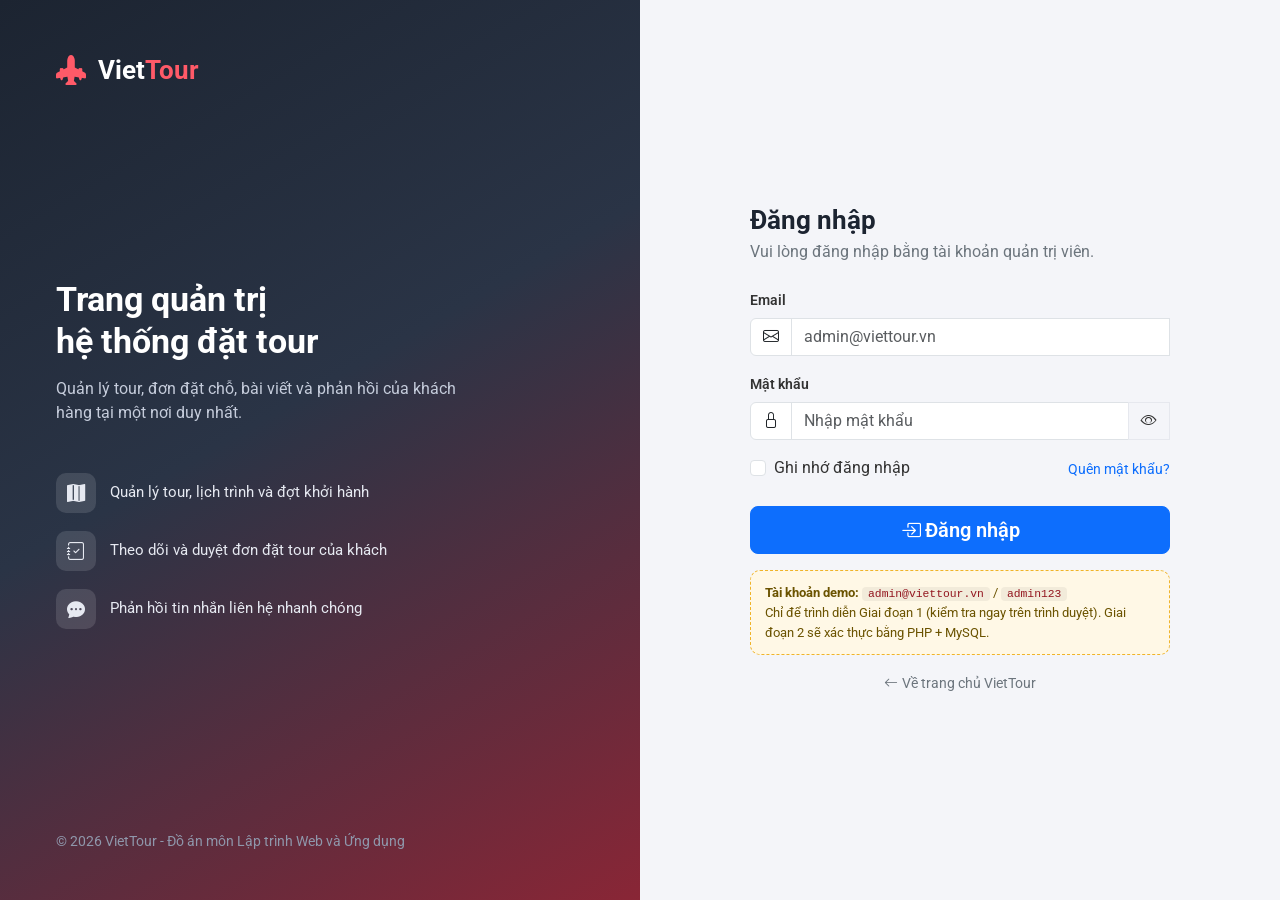
==== admin-login.html @ 1538dc2e "admin" ====
<!DOCTYPE html>
<html lang="vi">
<head>
  <meta charset="UTF-8">
  <meta name="viewport" content="width=device-width, initial-scale=1.0">
  <title>Đăng nhập - VietTour Admin</title>

  <link href="https://cdn.jsdelivr.net/npm/bootstrap@5.3.3/dist/css/bootstrap.min.css" rel="stylesheet">
  <link href="https://cdn.jsdelivr.net/npm/bootstrap-icons@1.11.3/font/bootstrap-icons.min.css" rel="stylesheet">
  <link rel="preconnect" href="https://fonts.googleapis.com">
  <link href="https://fonts.googleapis.com/css2?family=Roboto:wght@400;500;600;700&display=swap" rel="stylesheet">
  <link rel="stylesheet" href="css/admin.css">
  <style>
    .adm-login__brand {
      background: linear-gradient(150deg, #1c2431 0%, #2a3446 45%, #bd1e2d 130%);
      color: #fff;
      flex-direction: column;
      justify-content: space-between;
      padding: 48px 56px;
    }
    .adm-login__logo { display: flex; align-items: center; gap: 12px; font-size: 26px; font-weight: 700; }
    .adm-login__logo i { color: #ff5a68; font-size: 30px; }
    .adm-login__logo span span { color: #ff5a68; }
    .adm-login__headline { font-size: 34px; font-weight: 700; line-height: 1.25; margin-bottom: 14px; }
    .adm-login__sub { color: #c5ccdb; font-size: 16px; max-width: 420px; }
    .adm-login__feature { display: flex; align-items: center; gap: 14px; margin-bottom: 18px; color: #e6e9f1; font-size: 15px; }
    .adm-login__feature i {
      width: 40px; height: 40px; border-radius: 10px; background: rgba(255,255,255,.12);
      display: flex; align-items: center; justify-content: center; font-size: 18px; flex-shrink: 0;
    }
    .adm-login__card { width: 100%; max-width: 420px; }
    .adm-login__card h1 { font-size: 26px; font-weight: 700; color: #1c2431; }
    .adm-login__mobile-logo { display: none; }
    .adm-demo-box { background: #fff8e6; border: 1px dashed #f0b429; border-radius: 10px; padding: 12px 14px; font-size: 13px; color: #6b5300; }
    .adm-demo-box code { color: #93161f; background: rgba(0,0,0,.05); padding: 1px 6px; border-radius: 4px; }
    @media (max-width: 991.98px) {
      .adm-login__mobile-logo { display: flex; align-items: center; gap: 10px; font-size: 22px; font-weight: 700; color: #1c2431; margin-bottom: 28px; }
      .adm-login__mobile-logo i, .adm-login__mobile-logo span span { color: var(--adm-primary); }
    }
  </style>
</head>
<body>

<div class="container-fluid">
  <div class="row min-vh-100">

    <!-- ============ CỘT TRÁI: THƯƠNG HIỆU (ẩn trên mobile) ============ -->
    <div class="col-lg-6 d-none d-lg-flex adm-login__brand">
      <div class="adm-login__logo">
        <i class="bi bi-airplane-engines-fill"></i>
        <span>Viet<span>Tour</span></span>
      </div>

      <div>
        <h2 class="adm-login__headline" style="color:#fff;">Trang quản trị<br>hệ thống đặt tour</h2>
        <p class="adm-login__sub mb-5">Quản lý tour, đơn đặt chỗ, bài viết và phản hồi của khách hàng tại một nơi duy nhất.</p>

        <div class="adm-login__feature"><i class="bi bi-map-fill"></i><span>Quản lý tour, lịch trình và đợt khởi hành</span></div>
        <div class="adm-login__feature"><i class="bi bi-journal-check"></i><span>Theo dõi và duyệt đơn đặt tour của khách</span></div>
        <div class="adm-login__feature"><i class="bi bi-chat-dots-fill"></i><span>Phản hồi tin nhắn liên hệ nhanh chóng</span></div>
      </div>

      <small style="color:#8f97ab;">© 2026 VietTour - Đồ án môn Lập trình Web và Ứng dụng</small>
    </div>

    <!-- ============ CỘT PHẢI: FORM ĐĂNG NHẬP ============ -->
    <div class="col-lg-6 d-flex align-items-center justify-content-center p-4" style="background:var(--adm-bg);">
      <div class="adm-login__card">

        <div class="adm-login__mobile-logo"><i class="bi bi-airplane-engines-fill"></i><span>Viet<span>Tour</span> Admin</span></div>

        <h1 class="mb-1">Đăng nhập</h1>
        <p class="text-secondary mb-4">Vui lòng đăng nhập bằng tài khoản quản trị viên.</p>

        <div class="alert alert-danger d-none py-2" id="loginError" role="alert" aria-live="polite"></div>

        <form id="loginForm" novalidate>
          <div class="mb-3">
            <label for="loginEmail" class="form-label">Email</label>
            <div class="input-group">
              <span class="input-group-text bg-white"><i class="bi bi-envelope"></i></span>
              <input type="email" class="form-control" id="loginEmail" placeholder="admin@viettour.vn" autocomplete="username">
              <div class="invalid-feedback" id="loginEmailFeedback">Vui lòng nhập email.</div>
            </div>
          </div>

          <div class="mb-3">
            <label for="loginPassword" class="form-label">Mật khẩu</label>
            <div class="input-group">
              <span class="input-group-text bg-white"><i class="bi bi-lock"></i></span>
              <input type="password" class="form-control" id="loginPassword" placeholder="Nhập mật khẩu" autocomplete="current-password">
              <button class="btn btn-outline-adm" type="button" id="togglePassword" aria-label="Hiện / ẩn mật khẩu"><i class="bi bi-eye" id="togglePasswordIcon"></i></button>
              <div class="invalid-feedback">Vui lòng nhập mật khẩu.</div>
            </div>
          </div>

          <div class="d-flex justify-content-between align-items-center mb-4">
            <div class="form-check">
              <input class="form-check-input" type="checkbox" id="rememberMe">
              <label class="form-check-label" for="rememberMe" style="font-weight:400;">Ghi nhớ đăng nhập</label>
            </div>
            <a href="#" id="forgotLink" class="small" style="color:var(--adm-primary);">Quên mật khẩu?</a>
          </div>

          <div class="d-grid mb-3">
            <button type="submit" class="btn btn-adm-primary btn-lg" id="loginBtn">
              <i class="bi bi-box-arrow-in-right me-1"></i>Đăng nhập
            </button>
          </div>
        </form>

        <div class="adm-demo-box mb-3">
          <strong>Tài khoản demo:</strong> <code>admin@viettour.vn</code> / <code>admin123</code><br>
          <span>Chỉ để trình diễn Giai đoạn 1 (kiểm tra ngay trên trình duyệt). Giai đoạn 2 sẽ xác thực bằng PHP + MySQL.</span>
        </div>

        <p class="text-center mb-0"><a href="../index.html" class="small text-secondary"><i class="bi bi-arrow-left me-1"></i>Về trang chủ VietTour</a></p>
      </div>
    </div>

  </div>
</div>

<script src="https://cdn.jsdelivr.net/npm/bootstrap@5.3.3/dist/js/bootstrap.bundle.min.js"></script>
<script src="js/admin-login.js"></script>
</body>
</html>
---- css/admin.css ----
/* ===
   VietTour ADMIN - CSS dùng chung cho toàn bộ trang quản trị
   Màu chủ đạo lấy đúng theo template FrontEnd (Mercury Travel)
   === */

:root {
  --adm-primary: #0d6efd;      /* Đỏ đô - màu chính của Mercury Travel */      
  --adm-primary-dark: #0a4fb3;;
  --adm-navy: #1c2431;         /* Nền sidebar */
  --adm-navy-light: #2a3446;
  --adm-bg: #f4f5f9;           /* Nền khu vực nội dung */
  --adm-text: #333;
  --adm-border: #e6e8ee;
  --adm-green: #2e7d32;
  --adm-orange: #ef6c00;
  --adm-gray: #6c757d;
}

body {
  font-family: 'Roboto', system-ui, -apple-system, 'Segoe UI', sans-serif;
  background-color: var(--adm-bg);
  color: var(--adm-text);
}

a { text-decoration: none; }

/*  LAYOUT TỔNG  */
.adm-wrapper { display: flex; min-height: 100vh; }

/*  SIDEBAR  */
.adm-sidebar {
  width: 260px;
  flex-shrink: 0;
  background-color: var(--adm-navy);
  color: #cdd3e0;
  display: flex;
  flex-direction: column;
  position: fixed;
  top: 0; left: 0; bottom: 0;
  z-index: 1030;
  transition: transform .25s ease;
}
.adm-sidebar__logo {
  display: flex;
  align-items: center;
  gap: 10px;
  padding: 22px 20px;
  border-bottom: 1px solid rgba(255,255,255,.08);
  color: #fff;
  font-size: 20px;
  font-weight: 700;
}
.adm-sidebar__logo span { color: var(--adm-primary); }
.adm-sidebar__logo i { font-size: 22px; color: var(--adm-primary); }

.adm-nav { flex: 1; padding: 16px 10px; overflow-y: auto; }
.adm-nav__section-title {
  font-size: 11px;
  text-transform: uppercase;
  letter-spacing: .8px;
  color: #7c869c;
  padding: 14px 12px 8px;
}
.adm-nav__link {
  display: flex;
  align-items: center;
  gap: 12px;
  padding: 11px 12px;
  border-radius: 8px;
  color: #cdd3e0;
  font-size: 14.5px;
  font-weight: 500;
  margin-bottom: 3px;
  transition: background-color .15s ease, color .15s ease;
}
.adm-nav__link i { font-size: 17px; width: 20px; text-align: center; color: #8f97ab; }
.adm-nav__link:hover { background-color: rgba(255,255,255,.06); color: #fff; }
.adm-nav__link.active { background-color: var(--adm-primary); color: #fff; }
.adm-nav__link.active i { color: #fff; }
.adm-nav__badge {
  margin-left: auto;
  background: var(--adm-primary);
  color: #fff;
  font-size: 11px;
  font-weight: 700;
  padding: 1px 7px;
  border-radius: 20px;
}
.adm-nav__link.active .adm-nav__badge { background: rgba(255,255,255,.25); }

.adm-sidebar__footer {
  padding: 16px 20px;
  border-top: 1px solid rgba(255,255,255,.08);
}
.adm-sidebar__footer a {
  display: flex; align-items: center; gap: 10px;
  color: #cdd3e0; font-size: 14px; font-weight: 500;
}
.adm-sidebar__footer a:hover { color: #fff; }

/*  NỘI DUNG CHÍNH  */
.adm-main { margin-left: 260px; flex: 1; min-width: 0; display: flex; flex-direction: column; }

.adm-topbar {
  background: #fff;
  border-bottom: 1px solid var(--adm-border);
  padding: 14px 28px;
  display: flex;
  align-items: center;
  justify-content: space-between;
  position: sticky;
  top: 0;
  z-index: 1020;
}
.adm-topbar__toggle {
  display: none;
  border: none;
  background: none;
  font-size: 22px;
  color: var(--adm-text);
}
.adm-topbar__title { font-size: 18px; font-weight: 700; color: #222; }
.adm-topbar__title small { display: block; font-weight: 400; font-size: 12.5px; color: var(--adm-gray); }

.adm-topbar__right { display: flex; align-items: center; gap: 18px; }
.adm-topbar__icon-btn {
  position: relative;
  width: 38px; height: 38px;
  display: flex; align-items: center; justify-content: center;
  border-radius: 50%;
  background: var(--adm-bg);
  color: var(--adm-text);
  font-size: 16px;
}
.adm-topbar__icon-btn .dot {
  position: absolute; top: 6px; right: 7px;
  width: 8px; height: 8px; border-radius: 50%;
  background: var(--adm-primary); border: 2px solid #fff;
}
.adm-topbar__admin { display: flex; align-items: center; gap: 10px; }
.adm-topbar__admin img { width: 38px; height: 38px; border-radius: 50%; object-fit: cover; }
.adm-topbar__admin-name { font-size: 14px; font-weight: 600; line-height: 1.2; }
.adm-topbar__admin-role { font-size: 12px; color: var(--adm-gray); }

.adm-content { padding: 26px 28px 40px; }

/*  STAT CARD (Tổng quan)  */
.adm-stat-card {
  background: #fff;
  border-radius: 14px;
  padding: 20px;
  border: 1px solid var(--adm-border);
  display: flex;
  align-items: center;
  gap: 16px;
  height: 100%;
}
.adm-stat-card__icon {
  width: 52px; height: 52px;
  border-radius: 12px;
  display: flex; align-items: center; justify-content: center;
  font-size: 22px;
  flex-shrink: 0;
  color: #fff;
}
.adm-stat-card__value { font-size: 24px; font-weight: 700; color: #1c2431; line-height: 1.1; }
.adm-stat-card__label { font-size: 13px; color: var(--adm-gray); margin-top: 3px; }
.adm-stat-card__trend { font-size: 12px; font-weight: 600; margin-top: 4px; }
.adm-stat-card__trend.up { color: var(--adm-green); }
.adm-stat-card__trend.down { color: var(--adm-primary); }

/*  PANEL / CARD CHUNG  */
.adm-panel {
  background: #fff;
  border-radius: 14px;
  border: 1px solid var(--adm-border);
  overflow: hidden;
}
.adm-panel__header {
  padding: 18px 22px;
  border-bottom: 1px solid var(--adm-border);
  display: flex;
  align-items: center;
  justify-content: space-between;
}
.adm-panel__title { font-size: 16px; font-weight: 700; color: #1c2431; margin: 0; }
.adm-panel__body { padding: 22px; }
.adm-panel__body.pd-0 { padding: 0; }

/*  BẢNG DỮ LIỆU  */
.adm-table { width: 100%; margin-bottom: 0; }
.adm-table thead th {
  background: var(--adm-bg);
  color: var(--adm-gray);
  font-size: 12px;
  text-transform: uppercase;
  letter-spacing: .4px;
  font-weight: 700;
  border-bottom: none;
  padding: 12px 16px;
  white-space: nowrap;
}
.adm-table tbody td {
  padding: 13px 16px;
  vertical-align: middle;
  font-size: 14px;
  border-bottom: 1px solid var(--adm-border);
  color: #333;
}
.adm-table tbody tr:last-child td { border-bottom: none; }
.adm-table tbody tr:hover { background-color: #fbfaf9; }

.adm-badge { font-size: 12px; font-weight: 600; padding: 5px 11px; border-radius: 20px; display: inline-block; }
.adm-badge--pending { background: #fff4e5; color: var(--adm-orange); }
.adm-badge--paid { background: #e8f5e9; color: var(--adm-green); }
.adm-badge--cancelled { background: #fdecea; color: var(--adm-primary); }
.adm-badge--published { background: #e8f5e9; color: var(--adm-green); }
.adm-badge--draft { background: #eceff1; color: #546e7a; }
.adm-badge--admin { background: #fdecea; color: var(--adm-primary); }
.adm-badge--customer { background: #e3f2fd; color: #1565c0; }
.adm-badge--new { background: #fdecea; color: var(--adm-primary); }
.adm-badge--done { background: #eceff1; color: #546e7a; }

.adm-action-btn {
  width: 32px; height: 32px;
  display: inline-flex; align-items: center; justify-content: center;
  border-radius: 8px;
  border: 1px solid var(--adm-border);
  background: #fff;
  color: var(--adm-gray);
  font-size: 13px;
  margin-right: 4px;
}
.adm-action-btn:hover { background: var(--adm-bg); color: var(--adm-text); }
.adm-action-btn.edit:hover { color: #1565c0; border-color: #1565c0; }
.adm-action-btn.delete:hover { color: var(--adm-primary); border-color: var(--adm-primary); }

.adm-avatar-sm { width: 34px; height: 34px; border-radius: 50%; object-fit: cover; }

/*  NÚT / FORM  */
.btn-adm-primary {
  background-color: var(--adm-primary); border-color: var(--adm-primary); color: #fff; font-weight: 600;
}
.btn-adm-primary:hover { background-color: var(--adm-primary-dark); border-color: var(--adm-primary-dark); color: #fff; }
.btn-outline-adm { border-color: var(--adm-border); color: var(--adm-text); font-weight: 500; }
.btn-outline-adm:hover { background-color: var(--adm-bg); }

.form-label { font-size: 13.5px; font-weight: 600; color: #333; }
.form-control:focus, .form-select:focus {
  border-color: var(--adm-primary); box-shadow: 0 0 0 .2rem rgba(189,30,45,.12);
}

/*  RESPONSIVE  */
@media (max-width: 991.98px) {
  .adm-sidebar { transform: translateX(-100%); }
  .adm-sidebar.show { transform: translateX(0); }
  .adm-main { margin-left: 0; }
  .adm-topbar__toggle { display: flex; align-items: center; justify-content: center; }
  .adm-content { padding: 20px 16px 32px; }
}

.adm-overlay {
  display: none;
  position: fixed; inset: 0;
  background: rgba(0,0,0,.4);
  z-index: 1025;
}
.adm-overlay.show { display: block; }
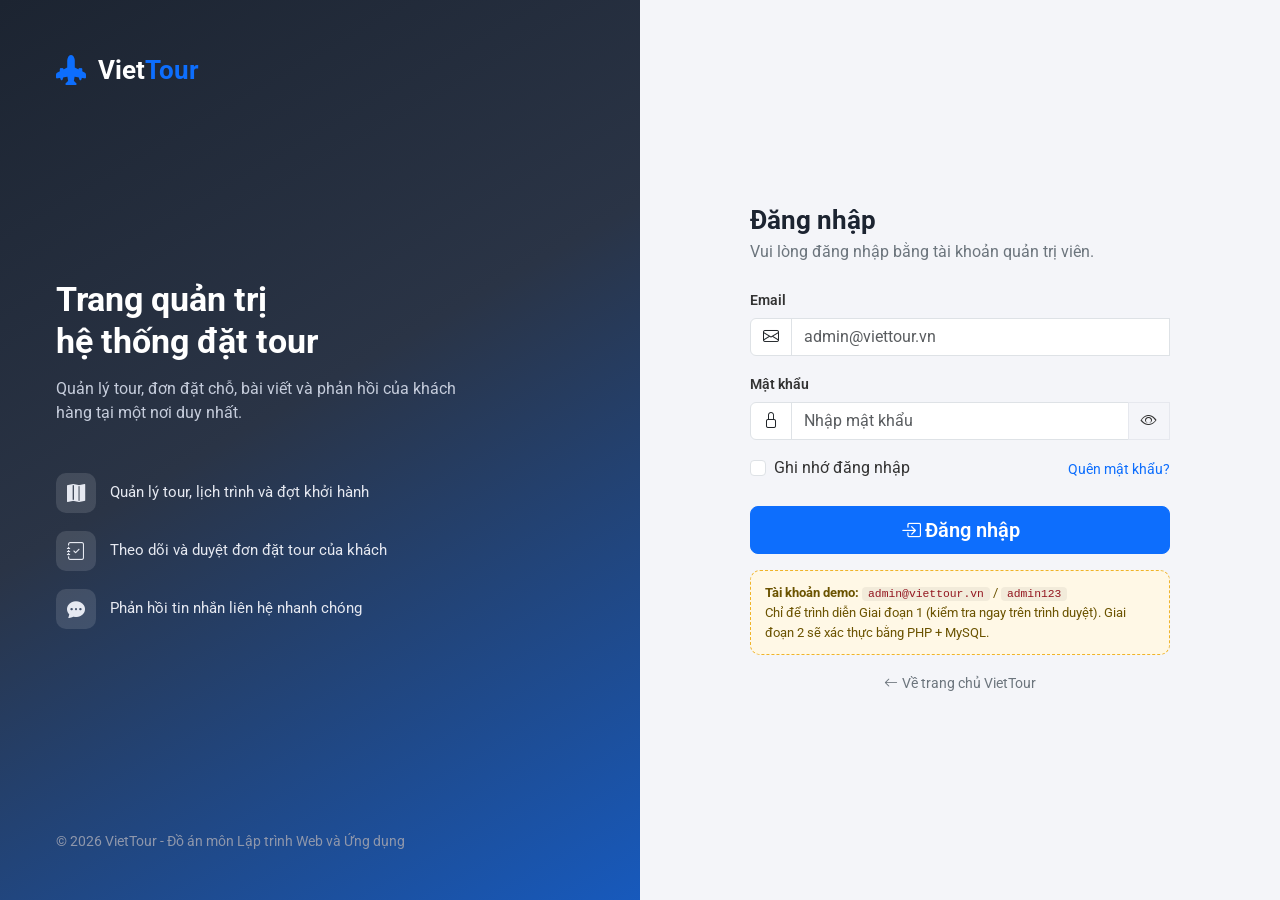
==== commit fbf0152e: "update aduser" ====
--- a/admin-login.html
+++ b/admin-login.html
@@ -12,15 +12,15 @@
   <link rel="stylesheet" href="css/admin.css">
   <style>
     .adm-login__brand {
-      background: linear-gradient(150deg, #1c2431 0%, #2a3446 45%, #bd1e2d 130%);
+      background: linear-gradient(150deg, #1c2431 0%, #2a3446 45%, #0d6efd 130%);
       color: #fff;
       flex-direction: column;
       justify-content: space-between;
       padding: 48px 56px;
     }
     .adm-login__logo { display: flex; align-items: center; gap: 12px; font-size: 26px; font-weight: 700; }
-    .adm-login__logo i { color: #ff5a68; font-size: 30px; }
-    .adm-login__logo span span { color: #ff5a68; }
+    .adm-login__logo i { color: #0d6efd; font-size: 30px; }
+    .adm-login__logo span span { color:#0d6efd; }
     .adm-login__headline { font-size: 34px; font-weight: 700; line-height: 1.25; margin-bottom: 14px; }
     .adm-login__sub { color: #c5ccdb; font-size: 16px; max-width: 420px; }
     .adm-login__feature { display: flex; align-items: center; gap: 14px; margin-bottom: 18px; color: #e6e9f1; font-size: 15px; }
